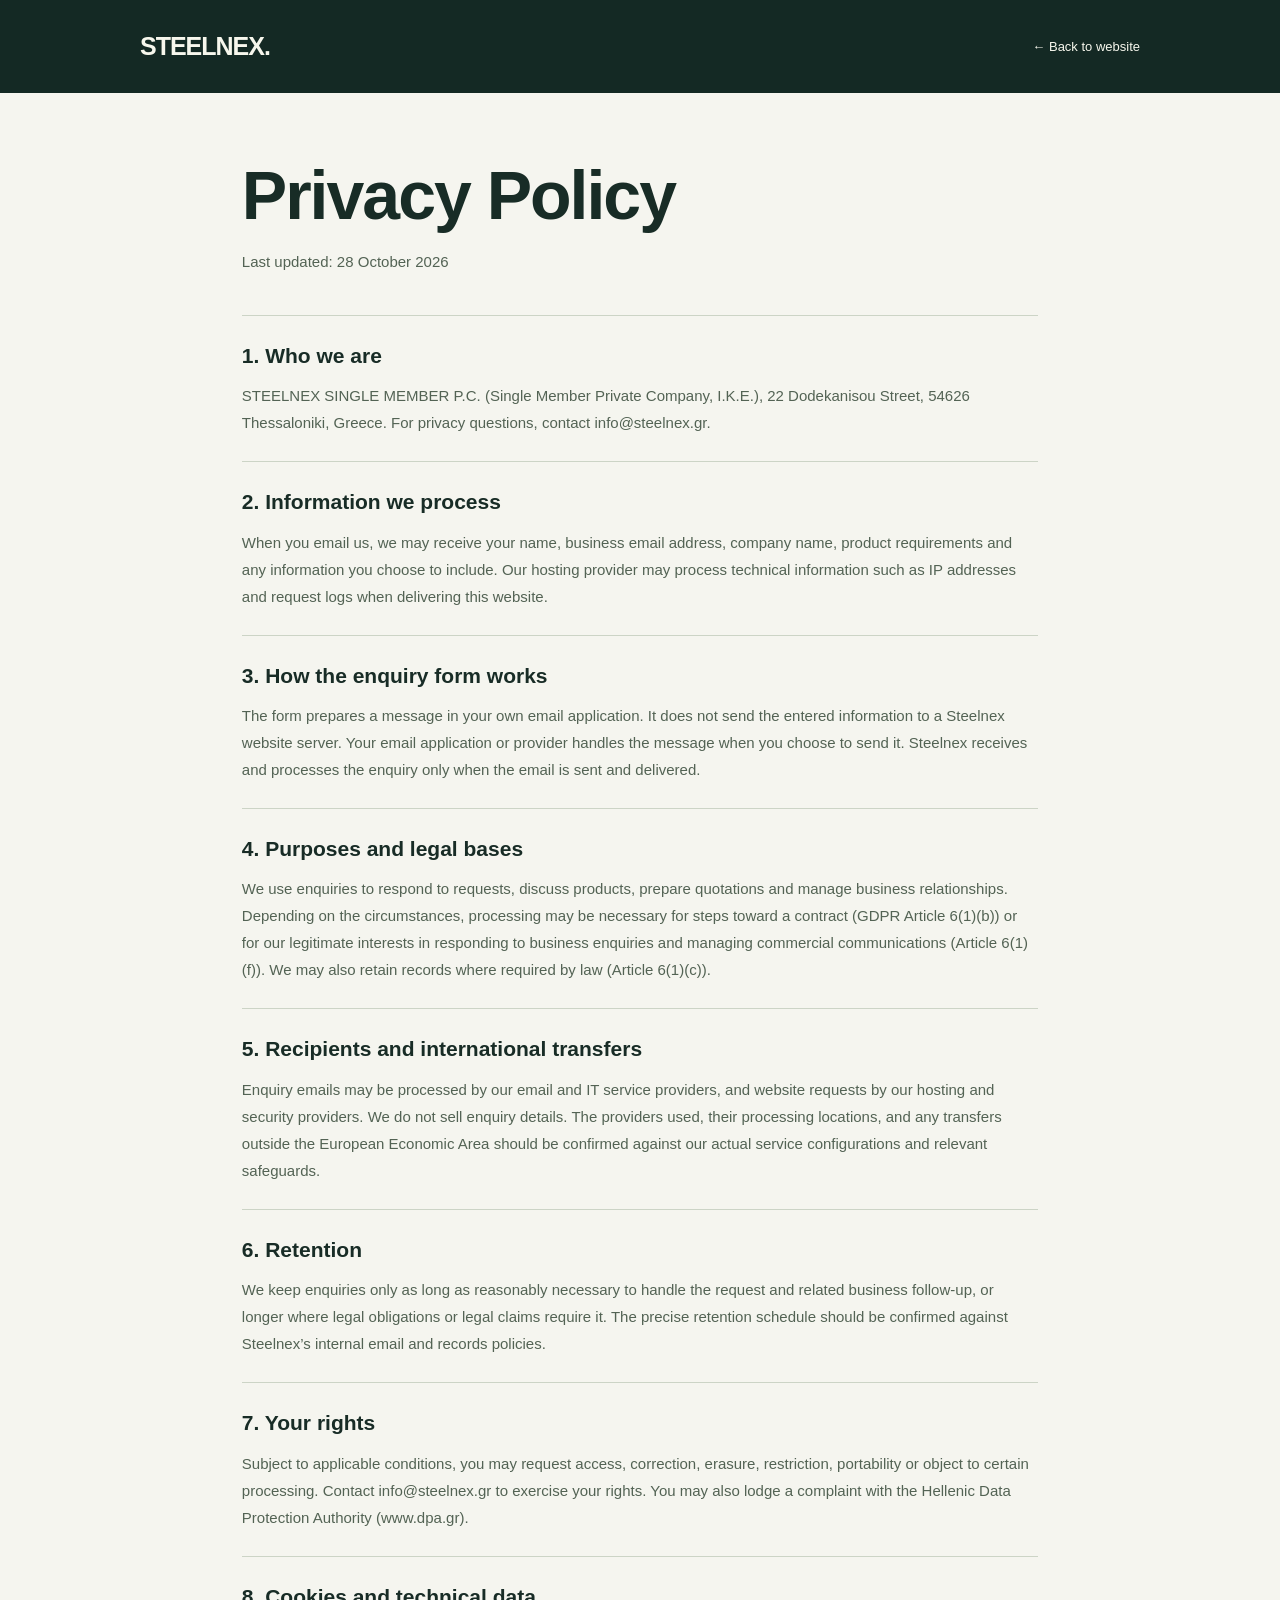
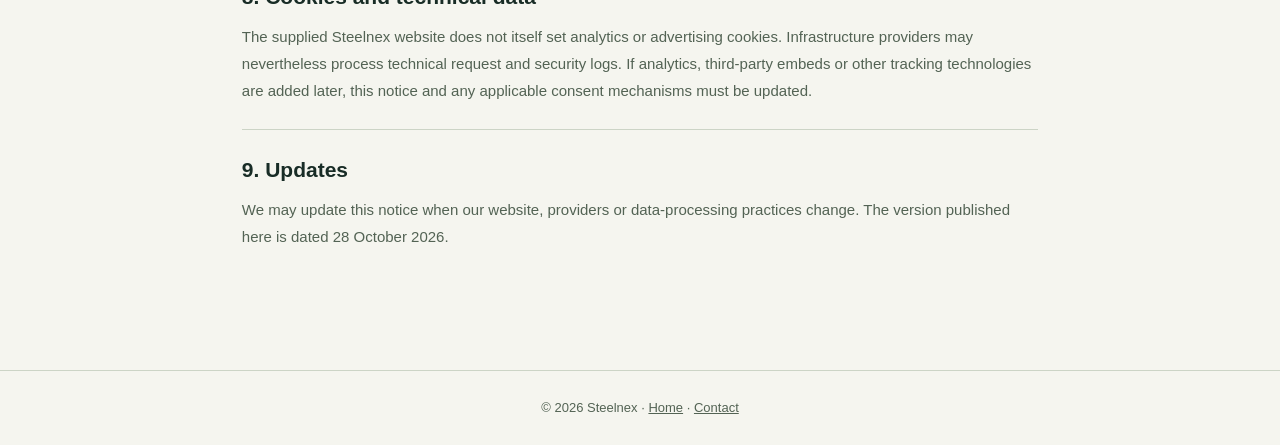
==== privacy-policy.html @ 3a471860 "Updated Index and Privacy Policy" ====
<!doctype html><html lang="en"><head><meta charset="utf-8"><meta name="viewport" content="width=device-width,initial-scale=1"><title>Privacy Policy | STEELNEX</title><meta name="description" content="Privacy information for Steelnex website visitors and business enquiries."><link rel="canonical" href="https://www.steelnex.gr/privacy-policy.html"><style>*{box-sizing:border-box}body{margin:0;font-family:Arial,Helvetica,sans-serif;background:#f5f5ef;color:#182c26;line-height:1.8}header{background:#142924;color:#f7f7ed;padding:24px max(6%,calc((100vw - 1000px)/2));display:flex;justify-content:space-between;align-items:center;gap:20px}a{color:inherit}header a{text-decoration:none}.brand{font-size:25px;font-weight:800;letter-spacing:-1px}header .back{font-size:13px}main{max-width:950px;margin:auto;padding:65px 6% 95px}h1{font-size:clamp(38px,6vw,68px);letter-spacing:-2px;line-height:1.1;margin:0 0 15px}h2{font-size:21px;line-height:1.4;margin:0 0 12px}p{margin:0;color:#536354;font-size:15px}main>p{margin-bottom:40px}section{padding:25px 0;border-top:1px solid #ccd4c6}footer{border-top:1px solid #ccd4c6;padding:25px 6%;text-align:center;font-size:13px;color:#536354}a:focus-visible{outline:3px solid #a3c678;outline-offset:4px}</style></head><body><header><a class="brand" href="index.html">STEELNEX.</a><a class="back" href="index.html">← Back to website</a></header><main><h1>Privacy Policy</h1><p>Last updated: 28 October 2026</p><section><h2>1. Who we are</h2><p>STEELNEX SINGLE MEMBER P.C. (Single Member Private Company, I.K.E.), 22 Dodekanisou Street, 54626 Thessaloniki, Greece. For privacy questions, contact info@steelnex.gr.</p></section><section><h2>2. Information we process</h2><p>When you email us, we may receive your name, business email address, company name, product requirements and any information you choose to include. Our hosting provider may process technical information such as IP addresses and request logs when delivering this website.</p></section><section><h2>3. How the enquiry form works</h2><p>The form prepares a message in your own email application. It does not send the entered information to a Steelnex website server. Your email application or provider handles the message when you choose to send it. Steelnex receives and processes the enquiry only when the email is sent and delivered.</p></section><section><h2>4. Purposes and legal bases</h2><p>We use enquiries to respond to requests, discuss products, prepare quotations and manage business relationships. Depending on the circumstances, processing may be necessary for steps toward a contract (GDPR Article 6(1)(b)) or for our legitimate interests in responding to business enquiries and managing commercial communications (Article 6(1)(f)). We may also retain records where required by law (Article 6(1)(c)).</p></section><section><h2>5. Recipients and international transfers</h2><p>Enquiry emails may be processed by our email and IT service providers, and website requests by our hosting and security providers. We do not sell enquiry details. The providers used, their processing locations, and any transfers outside the European Economic Area should be confirmed against our actual service configurations and relevant safeguards.</p></section><section><h2>6. Retention</h2><p>We keep enquiries only as long as reasonably necessary to handle the request and related business follow-up, or longer where legal obligations or legal claims require it. The precise retention schedule should be confirmed against Steelnex’s internal email and records policies.</p></section><section><h2>7. Your rights</h2><p>Subject to applicable conditions, you may request access, correction, erasure, restriction, portability or object to certain processing. Contact info@steelnex.gr to exercise your rights. You may also lodge a complaint with the Hellenic Data Protection Authority (www.dpa.gr).</p></section><section><h2>8. Cookies and technical data</h2><p>The supplied Steelnex website does not itself set analytics or advertising cookies. Infrastructure providers may nevertheless process technical request and security logs. If analytics, third-party embeds or other tracking technologies are added later, this notice and any applicable consent mechanisms must be updated.</p></section><section><h2>9. Updates</h2><p>We may update this notice when our website, providers or data-processing practices change. The version published here is dated 28 October 2026.</p></section></main><footer>© 2026 Steelnex · <a href="index.html">Home</a> · <a href="mailto:info@steelnex.gr">Contact</a></footer></body></html>
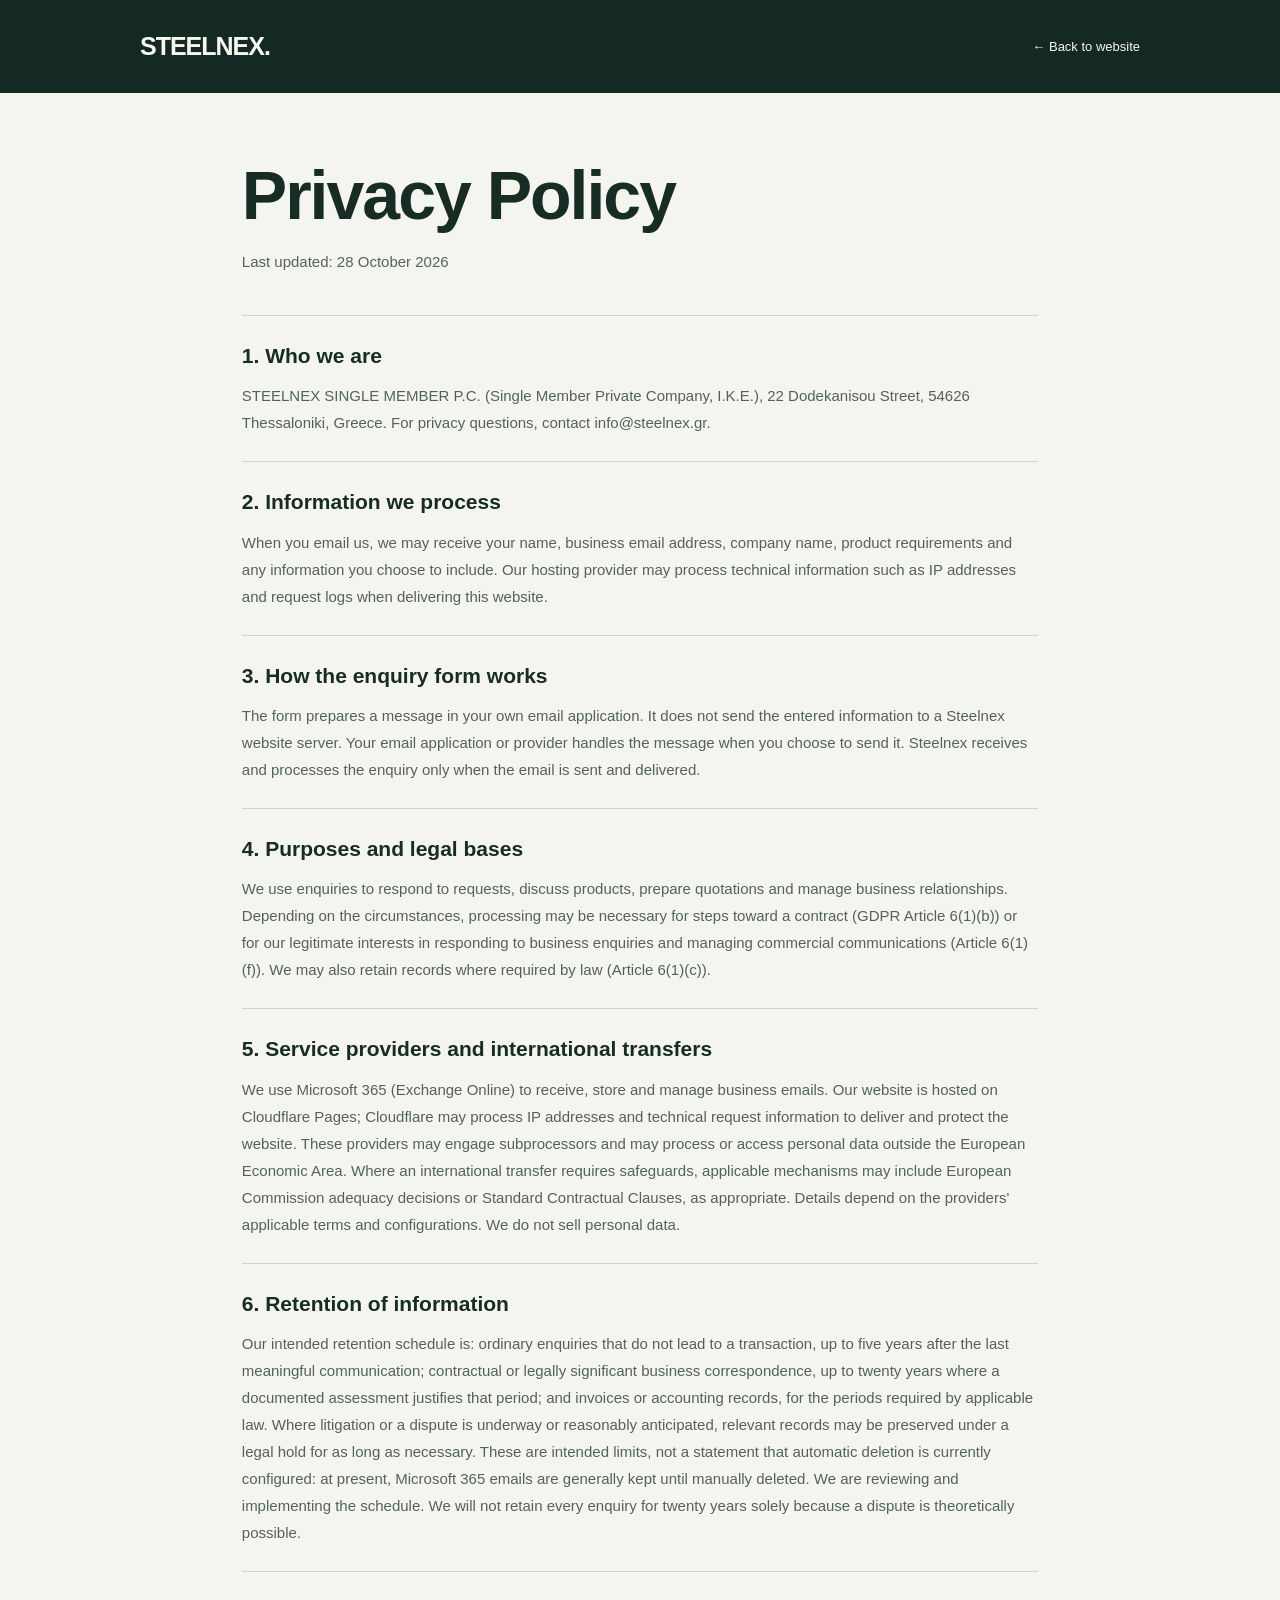
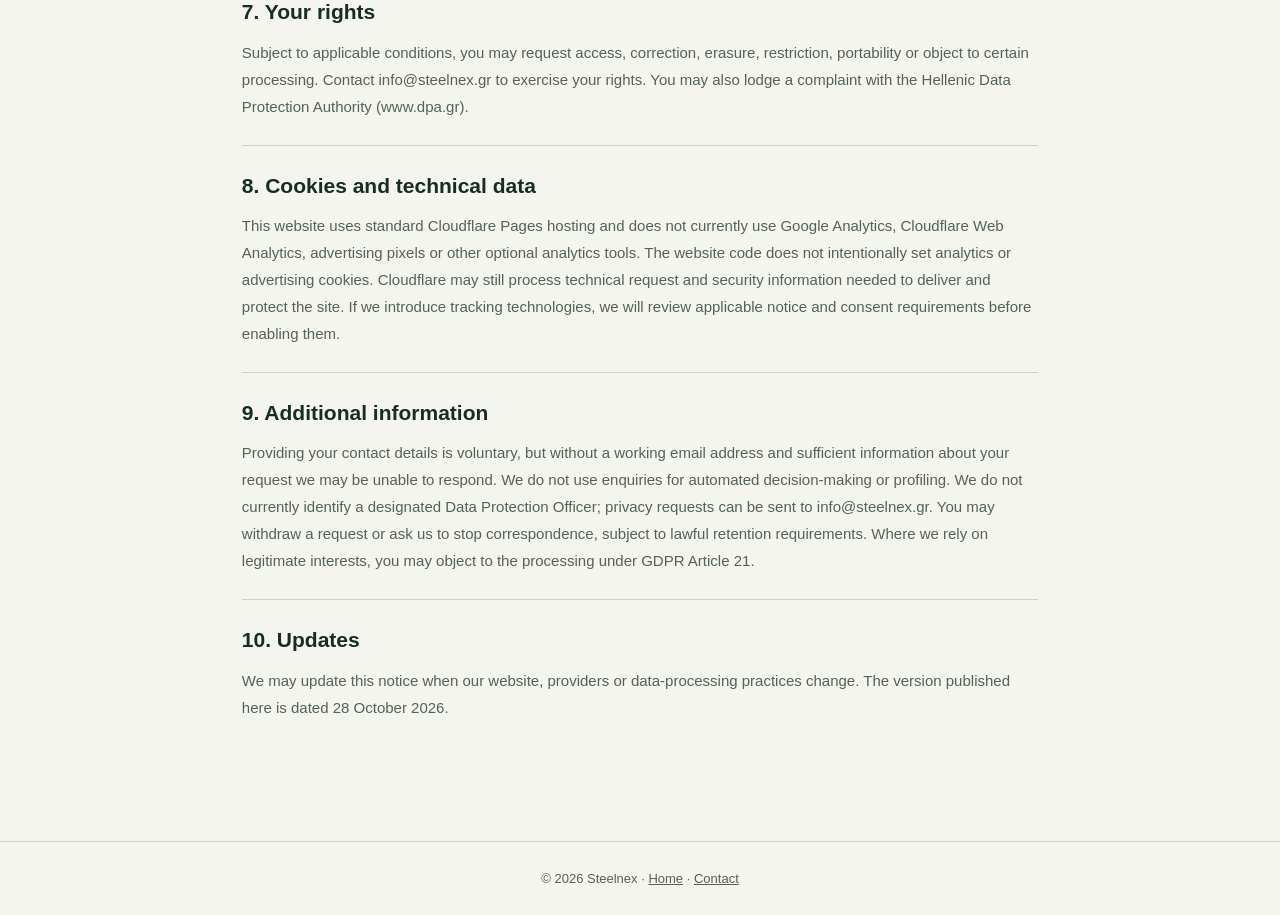
==== commit 3b9d95bb: "Updated privacy policy" ====
--- a/privacy-policy.html
+++ b/privacy-policy.html
@@ -1 +1,3 @@
-<!doctype html><html lang="en"><head><meta charset="utf-8"><meta name="viewport" content="width=device-width,initial-scale=1"><title>Privacy Policy | STEELNEX</title><meta name="description" content="Privacy information for Steelnex website visitors and business enquiries."><link rel="canonical" href="https://www.steelnex.gr/privacy-policy.html"><style>*{box-sizing:border-box}body{margin:0;font-family:Arial,Helvetica,sans-serif;background:#f5f5ef;color:#182c26;line-height:1.8}header{background:#142924;color:#f7f7ed;padding:24px max(6%,calc((100vw - 1000px)/2));display:flex;justify-content:space-between;align-items:center;gap:20px}a{color:inherit}header a{text-decoration:none}.brand{font-size:25px;font-weight:800;letter-spacing:-1px}header .back{font-size:13px}main{max-width:950px;margin:auto;padding:65px 6% 95px}h1{font-size:clamp(38px,6vw,68px);letter-spacing:-2px;line-height:1.1;margin:0 0 15px}h2{font-size:21px;line-height:1.4;margin:0 0 12px}p{margin:0;color:#536354;font-size:15px}main>p{margin-bottom:40px}section{padding:25px 0;border-top:1px solid #ccd4c6}footer{border-top:1px solid #ccd4c6;padding:25px 6%;text-align:center;font-size:13px;color:#536354}a:focus-visible{outline:3px solid #a3c678;outline-offset:4px}</style></head><body><header><a class="brand" href="index.html">STEELNEX.</a><a class="back" href="index.html">← Back to website</a></header><main><h1>Privacy Policy</h1><p>Last updated: 28 October 2026</p><section><h2>1. Who we are</h2><p>STEELNEX SINGLE MEMBER P.C. (Single Member Private Company, I.K.E.), 22 Dodekanisou Street, 54626 Thessaloniki, Greece. For privacy questions, contact info@steelnex.gr.</p></section><section><h2>2. Information we process</h2><p>When you email us, we may receive your name, business email address, company name, product requirements and any information you choose to include. Our hosting provider may process technical information such as IP addresses and request logs when delivering this website.</p></section><section><h2>3. How the enquiry form works</h2><p>The form prepares a message in your own email application. It does not send the entered information to a Steelnex website server. Your email application or provider handles the message when you choose to send it. Steelnex receives and processes the enquiry only when the email is sent and delivered.</p></section><section><h2>4. Purposes and legal bases</h2><p>We use enquiries to respond to requests, discuss products, prepare quotations and manage business relationships. Depending on the circumstances, processing may be necessary for steps toward a contract (GDPR Article 6(1)(b)) or for our legitimate interests in responding to business enquiries and managing commercial communications (Article 6(1)(f)). We may also retain records where required by law (Article 6(1)(c)).</p></section><section><h2>5. Recipients and international transfers</h2><p>Enquiry emails may be processed by our email and IT service providers, and website requests by our hosting and security providers. We do not sell enquiry details. The providers used, their processing locations, and any transfers outside the European Economic Area should be confirmed against our actual service configurations and relevant safeguards.</p></section><section><h2>6. Retention</h2><p>We keep enquiries only as long as reasonably necessary to handle the request and related business follow-up, or longer where legal obligations or legal claims require it. The precise retention schedule should be confirmed against Steelnex’s internal email and records policies.</p></section><section><h2>7. Your rights</h2><p>Subject to applicable conditions, you may request access, correction, erasure, restriction, portability or object to certain processing. Contact info@steelnex.gr to exercise your rights. You may also lodge a complaint with the Hellenic Data Protection Authority (www.dpa.gr).</p></section><section><h2>8. Cookies and technical data</h2><p>The supplied Steelnex website does not itself set analytics or advertising cookies. Infrastructure providers may nevertheless process technical request and security logs. If analytics, third-party embeds or other tracking technologies are added later, this notice and any applicable consent mechanisms must be updated.</p></section><section><h2>9. Updates</h2><p>We may update this notice when our website, providers or data-processing practices change. The version published here is dated 28 October 2026.</p></section></main><footer>© 2026 Steelnex · <a href="index.html">Home</a> · <a href="mailto:info@steelnex.gr">Contact</a></footer></body></html>+<!DOCTYPE html>
+
+<html lang="en"><head><meta charset="utf-8"/><meta content="width=device-width,initial-scale=1" name="viewport"/><title>Privacy Policy | STEELNEX</title><meta content="Privacy information for Steelnex website visitors and business enquiries." name="description"/><link href="https://www.steelnex.gr/privacy-policy.html" rel="canonical"/><style>*{box-sizing:border-box}body{margin:0;font-family:Arial,Helvetica,sans-serif;background:#f5f5ef;color:#182c26;line-height:1.8}header{background:#142924;color:#f7f7ed;padding:24px max(6%,calc((100vw - 1000px)/2));display:flex;justify-content:space-between;align-items:center;gap:20px}a{color:inherit}header a{text-decoration:none}.brand{font-size:25px;font-weight:800;letter-spacing:-1px}header .back{font-size:13px}main{max-width:950px;margin:auto;padding:65px 6% 95px}h1{font-size:clamp(38px,6vw,68px);letter-spacing:-2px;line-height:1.1;margin:0 0 15px}h2{font-size:21px;line-height:1.4;margin:0 0 12px}p{margin:0;color:#536354;font-size:15px}main>p{margin-bottom:40px}section{padding:25px 0;border-top:1px solid #ccd4c6}footer{border-top:1px solid #ccd4c6;padding:25px 6%;text-align:center;font-size:13px;color:#536354}a:focus-visible{outline:3px solid #a3c678;outline-offset:4px}</style><link href="[data-uri]" rel="icon" type="image/svg+xml"/></head><body><header><a class="brand" href="index.html">STEELNEX.</a><a class="back" href="index.html">← Back to website</a></header><main><h1>Privacy Policy</h1><p>Last updated: 28 October 2026</p><section><h2>1. Who we are</h2><p>STEELNEX SINGLE MEMBER P.C. (Single Member Private Company, I.K.E.), 22 Dodekanisou Street, 54626 Thessaloniki, Greece. For privacy questions, contact info@steelnex.gr.</p></section><section><h2>2. Information we process</h2><p>When you email us, we may receive your name, business email address, company name, product requirements and any information you choose to include. Our hosting provider may process technical information such as IP addresses and request logs when delivering this website.</p></section><section><h2>3. How the enquiry form works</h2><p>The form prepares a message in your own email application. It does not send the entered information to a Steelnex website server. Your email application or provider handles the message when you choose to send it. Steelnex receives and processes the enquiry only when the email is sent and delivered.</p></section><section><h2>4. Purposes and legal bases</h2><p>We use enquiries to respond to requests, discuss products, prepare quotations and manage business relationships. Depending on the circumstances, processing may be necessary for steps toward a contract (GDPR Article 6(1)(b)) or for our legitimate interests in responding to business enquiries and managing commercial communications (Article 6(1)(f)). We may also retain records where required by law (Article 6(1)(c)).</p></section><section><h2>5. Service providers and international transfers</h2><p>We use Microsoft 365 (Exchange Online) to receive, store and manage business emails. Our website is hosted on Cloudflare Pages; Cloudflare may process IP addresses and technical request information to deliver and protect the website. These providers may engage subprocessors and may process or access personal data outside the European Economic Area. Where an international transfer requires safeguards, applicable mechanisms may include European Commission adequacy decisions or Standard Contractual Clauses, as appropriate. Details depend on the providers' applicable terms and configurations. We do not sell personal data.</p></section><section><h2>6. Retention of information</h2><p>Our intended retention schedule is: ordinary enquiries that do not lead to a transaction, up to five years after the last meaningful communication; contractual or legally significant business correspondence, up to twenty years where a documented assessment justifies that period; and invoices or accounting records, for the periods required by applicable law. Where litigation or a dispute is underway or reasonably anticipated, relevant records may be preserved under a legal hold for as long as necessary. These are intended limits, not a statement that automatic deletion is currently configured: at present, Microsoft 365 emails are generally kept until manually deleted. We are reviewing and implementing the schedule. We will not retain every enquiry for twenty years solely because a dispute is theoretically possible.</p></section><section><h2>7. Your rights</h2><p>Subject to applicable conditions, you may request access, correction, erasure, restriction, portability or object to certain processing. Contact info@steelnex.gr to exercise your rights. You may also lodge a complaint with the Hellenic Data Protection Authority (www.dpa.gr).</p></section><section><h2>8. Cookies and technical data</h2><p>This website uses standard Cloudflare Pages hosting and does not currently use Google Analytics, Cloudflare Web Analytics, advertising pixels or other optional analytics tools. The website code does not intentionally set analytics or advertising cookies. Cloudflare may still process technical request and security information needed to deliver and protect the site. If we introduce tracking technologies, we will review applicable notice and consent requirements before enabling them.</p></section><section><h2>9. Additional information</h2><p>Providing your contact details is voluntary, but without a working email address and sufficient information about your request we may be unable to respond. We do not use enquiries for automated decision-making or profiling. We do not currently identify a designated Data Protection Officer; privacy requests can be sent to info@steelnex.gr. You may withdraw a request or ask us to stop correspondence, subject to lawful retention requirements. Where we rely on legitimate interests, you may object to the processing under GDPR Article 21.</p></section><section><h2>10. Updates</h2><p>We may update this notice when our website, providers or data-processing practices change. The version published here is dated 28 October 2026.</p></section></main><footer>© 2026 Steelnex · <a href="index.html">Home</a> · <a href="mailto:info@steelnex.gr">Contact</a></footer></body></html>
